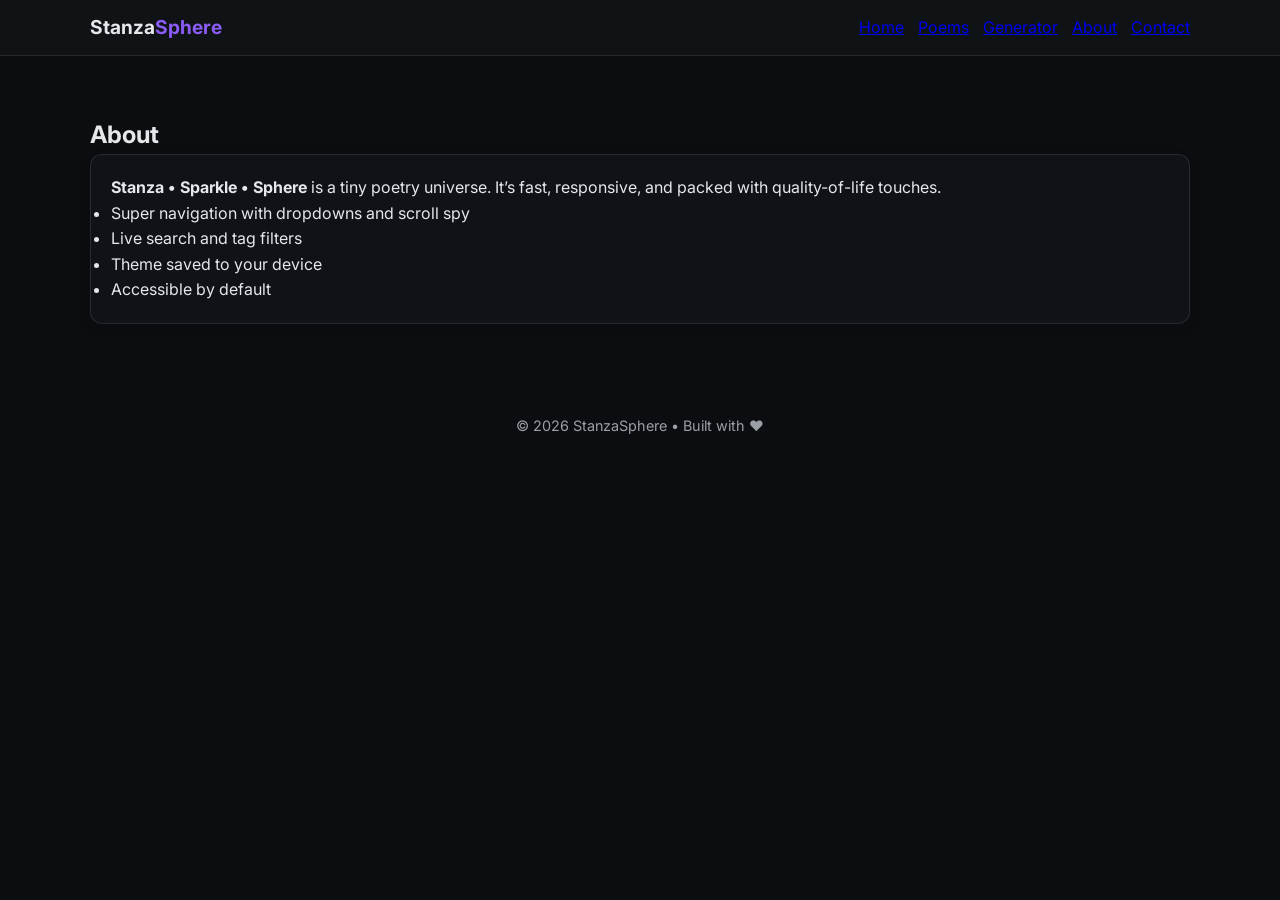
==== about.html @ d7ec7ea1 "Initial commit - Milestone 1 basic structure" ====
<!DOCTYPE html>
<html lang="en">
<head>
  <meta charset="UTF-8" />
  <meta name="viewport" content="width=device-width, initial-scale=1" />
  <title>StanzaSphere</title>
  <link rel="icon" href="assets/favicon.svg" type="image/svg+xml">
  <link href="https://fonts.googleapis.com/css2?family=Inter:wght@300;400;600;800&display=swap" rel="stylesheet">
  <link rel="stylesheet" href="styles.css" />
</head>
<body>
  <header class="header">
    <nav class="nav container">
      <a class="logo" href="home.html">Stanza<span>Sphere</span></a>
      <ul class="nav-links">
        <li><a href="home.html">Home</a></li>
        <li><a href="poems.html">Poems</a></li>
        <li><a href="generator.html">Generator</a></li>
        <li><a href="about.html">About</a></li>
        <li><a href="contact.html">Contact</a></li>
      </ul>
    </nav>
  </header>

  <section class="section" id="about">
    <div class="container">
      <h2 class="section-title">About</h2>
      <div class="card about">
        <p><strong>Stanza • Sparkle • Sphere</strong> is a tiny poetry universe. It’s fast, responsive, and packed with quality-of-life touches.</p>
        <ul class="ticks">
          <li>Super navigation with dropdowns and scroll spy</li>
          <li>Live search and tag filters</li>
          <li>Theme saved to your device</li>
          <li>Accessible by default</li>
        </ul>
      </div>
    </div>
  </section>

  <footer class="footer">
    <div class="container">
      <p>© <span id="year"></span> StanzaSphere • Built with ♥</p>
    </div>
  </footer>
  <script src="script.js"></script>
</body>
</html>
---- styles.css ----
/* =======================
   Base Styles & Theme
   ======================= */
   :root {
    --bg: #0b0d10;
    --panel: #111418cc;
    --text: #e5e7eb;
    --muted: #9aa0a6;
    --brand: #8b5cf6;
    --brand-2: #06b6d4;
  }
  
  :root.light {
    --bg: #f7f7fb;
    --panel: #ffffff;
    --text: #121417;
    --muted: #6b7280;
    --brand: #7c3aed;
    --brand-2: #0891b2;
  }
  
  * { box-sizing: border-box; margin: 0; padding: 0; }
  html { scroll-behavior: smooth; }
  body {
    font-family: Inter, system-ui, -apple-system, Segoe UI, Roboto, Helvetica, Arial;
    background: var(--bg);
    color: var(--text);
    line-height: 1.6;
  }
  
  /* =======================
     Layout
     ======================= */
  .container { width: min(1100px, 92vw); margin: 0 auto; }
  .section { padding: 60px 0; }
  .section.alt { background: rgba(255,255,255,0.04); }
  
  /* =======================
     Header & Nav
     ======================= */
  .header {
    position: sticky; top: 0; z-index: 50;
    background: var(--panel);
    border-bottom: 1px solid rgba(255,255,255,0.1);
  }
  .nav {
    display: flex; align-items: center; justify-content: space-between;
    padding: 12px 0;
  }
  .logo {
    font-weight: 700;
    text-decoration: none; 
    color: var(--text);
    font-size: 1.2rem;
  }
  .logo span { color: var(--brand); }
  .nav-links {
    display: flex; gap: 14px; list-style: none;
  }
  .nav-link {
    color: var(--text);
    text-decoration: none;
    padding: 6px 10px;
    border-radius: 8px;
  }
  .nav-link.active, .nav-link:hover {
    background: rgba(255,255,255,0.08);
  }
  
  /* =======================
     Buttons
     ======================= */
  .btn {
    padding: 8px 14px;
    border-radius: 8px;
    cursor: pointer;
    text-decoration: none;
    font-size: 0.95rem;
  }
  .btn.primary {
    background: linear-gradient(90deg,var(--brand),var(--brand-2));
    border: none;
    color: #fff;
  }
  .btn.ghost {
    border: 1px solid rgba(255,255,255,0.2);
    background: transparent;
    color: var(--text);
  }
  
  /* =======================
     Cards
     ======================= */
  .card {
    background: var(--panel);
    border: 1px solid rgba(255,255,255,.1);
    border-radius: 12px;
    padding: 20px;
    box-shadow: 0 4px 12px rgba(0,0,0,0.15);
  }
  
  /* =======================
     Poems Grid
     ======================= */
  .grid {
    display: grid;
    grid-template-columns: repeat(auto-fit, minmax(250px, 1fr));
    gap: 16px;
  }
  .tags {
    margin-bottom: 16px;
    display: flex; flex-wrap: wrap; gap: 8px;
  }
  .tag {
    padding: 6px 12px;
    border-radius: 14px;
    background: rgba(255,255,255,.08);
    cursor: pointer;
    font-size: .85rem;
  }
  .tag:hover { background: var(--brand); color: #fff; }
  
  /* =======================
     Generator Output
     ======================= */
  .controls { display: flex; flex-wrap: wrap; gap: 12px; margin-bottom: 14px; }
  label { display: flex; flex-direction: column; gap: 4px; font-size: 0.9rem; }
  select {
    padding: 6px 10px;
    border-radius: 6px;
    border: 1px solid rgba(255,255,255,0.2);
    background: var(--bg);
    color: var(--text);
  }
  .poem-output {
    min-height: 120px;
    padding: 14px;
    background: rgba(255,255,255,0.05);
    border: 1px dashed rgba(255,255,255,0.2);
    border-radius: 8px;
    font-family: monospace;
    white-space: pre-wrap;
  }
  
  /* =======================
     Footer
     ======================= */
  .footer {
    padding: 30px 0;
    text-align: center;
    color: var(--muted);
    font-size: .9rem;
  }
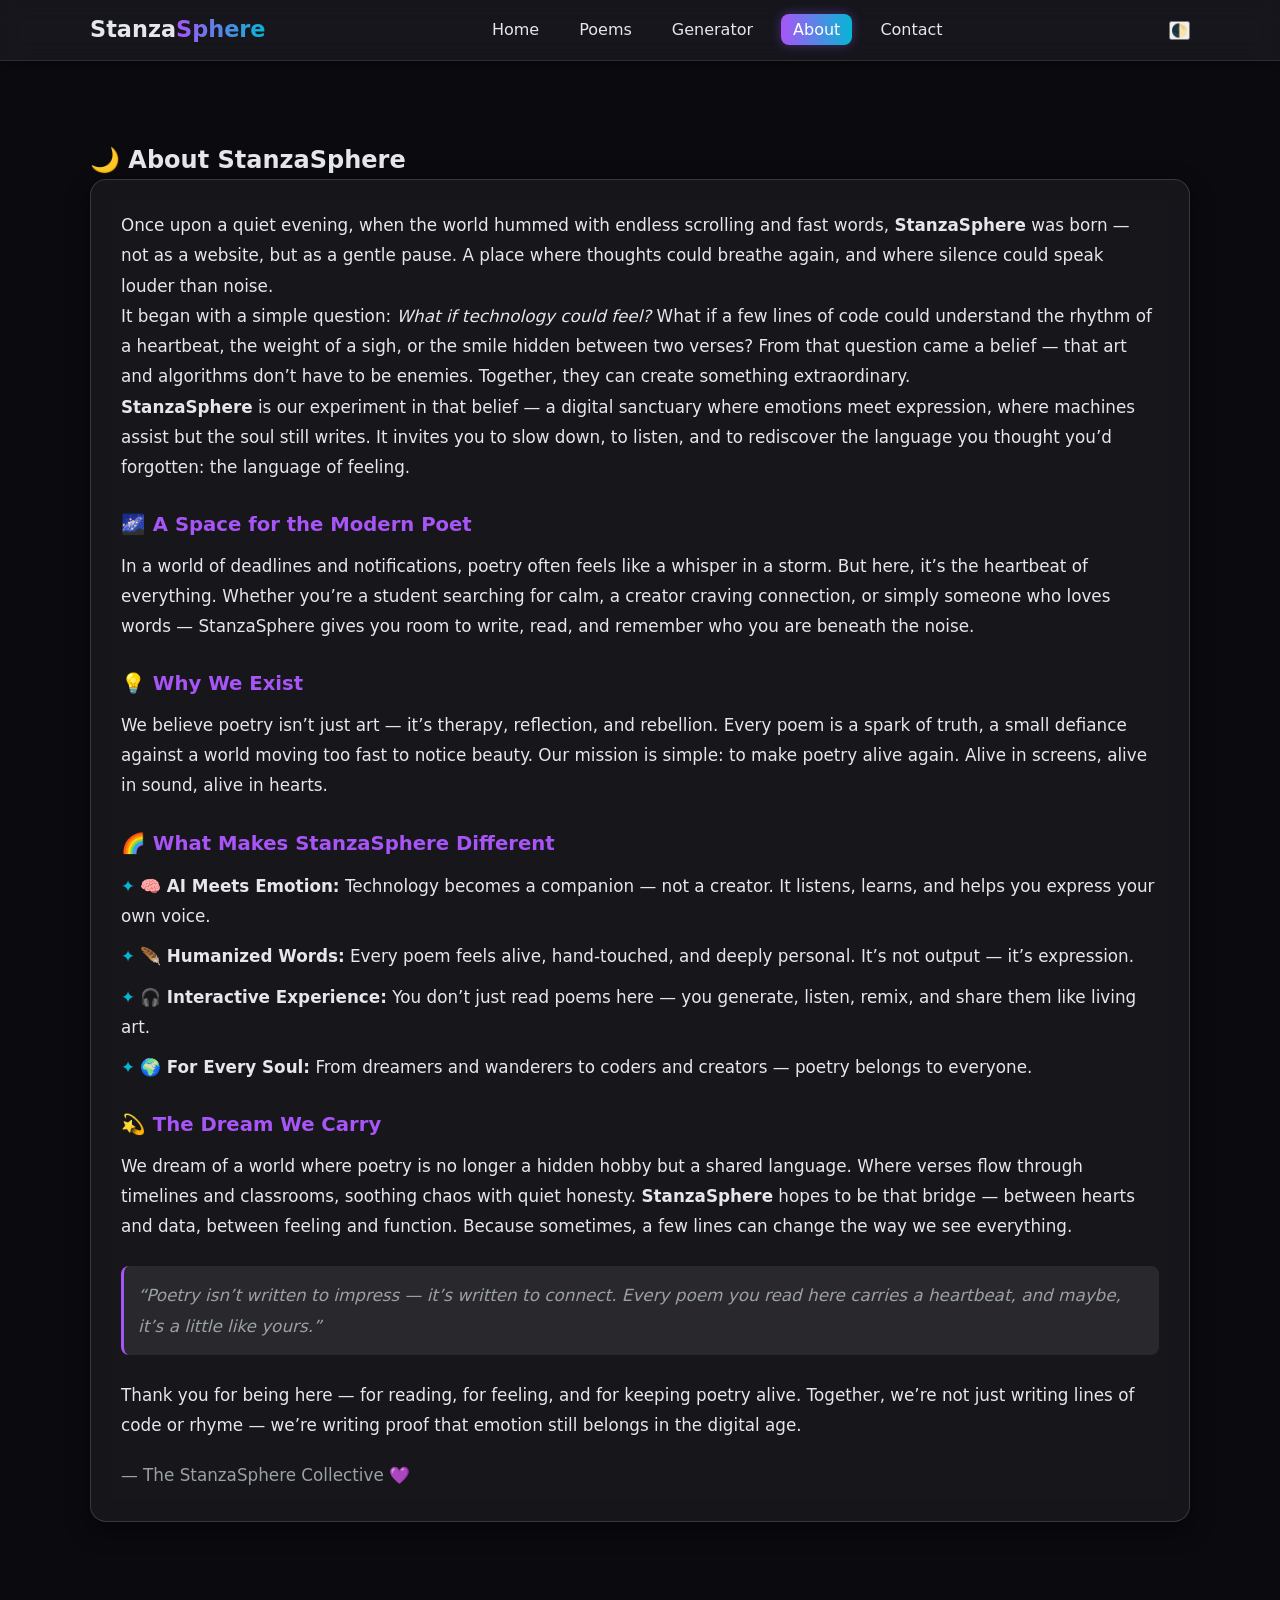
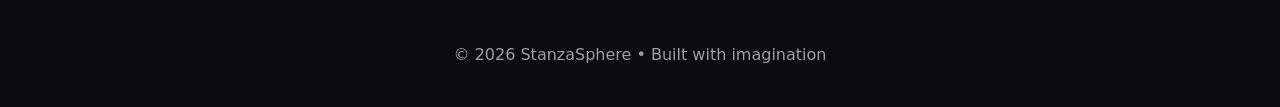
==== commit 2ab9d698: "Add all project files to milestone3 branch" ====
--- a/about.html
+++ b/about.html
@@ -3,45 +3,101 @@
 <head>
   <meta charset="UTF-8" />
   <meta name="viewport" content="width=device-width, initial-scale=1" />
-  <title>StanzaSphere</title>
-  <link rel="icon" href="assets/favicon.svg" type="image/svg+xml">
-  <link href="https://fonts.googleapis.com/css2?family=Inter:wght@300;400;600;800&display=swap" rel="stylesheet">
+  <title>StanzaSphere • About</title>
   <link rel="stylesheet" href="styles.css" />
+  <script defer src="script.js"></script>
 </head>
 <body>
   <header class="header">
     <nav class="nav container">
-      <a class="logo" href="home.html">Stanza<span>Sphere</span></a>
-      <ul class="nav-links">
+      <a class="logo" href="index.html">Stanza<span>Sphere</span></a>
+      <ul class="nav-links" id="navLinks">
         <li><a href="home.html">Home</a></li>
         <li><a href="poems.html">Poems</a></li>
         <li><a href="generator.html">Generator</a></li>
-        <li><a href="about.html">About</a></li>
+        <li><a class="nav-link active" href="about.html">About</a></li>
         <li><a href="contact.html">Contact</a></li>
       </ul>
+      <div class="nav-actions"><button id="themeToggle">🌓</button><button id="menuBtn" class="menu-btn">☰</button></div>
     </nav>
   </header>
 
   <section class="section" id="about">
     <div class="container">
-      <h2 class="section-title">About</h2>
+      <h2 class="section-title">🌙 About StanzaSphere</h2>
       <div class="card about">
-        <p><strong>Stanza • Sparkle • Sphere</strong> is a tiny poetry universe. It’s fast, responsive, and packed with quality-of-life touches.</p>
+        <p>
+          Once upon a quiet evening, when the world hummed with endless scrolling and fast words,  
+          <strong>StanzaSphere</strong> was born — not as a website, but as a gentle pause.  
+          A place where thoughts could breathe again, and where silence could speak louder than noise.
+        </p>
+      
+        <p>
+          It began with a simple question: <em>What if technology could feel?</em>  
+          What if a few lines of code could understand the rhythm of a heartbeat, the weight of a sigh,  
+          or the smile hidden between two verses?  
+          From that question came a belief — that art and algorithms don’t have to be enemies.  
+          Together, they can create something extraordinary.
+        </p>
+      
+        <p>
+          <strong>StanzaSphere</strong> is our experiment in that belief —  
+          a digital sanctuary where emotions meet expression, where machines assist but the soul still writes.  
+          It invites you to slow down, to listen, and to rediscover the language you thought you’d forgotten:  
+          the language of feeling.
+        </p>
+      
+        <h3 style="margin-top:25px;">🌌 A Space for the Modern Poet</h3>
+        <p>
+          In a world of deadlines and notifications, poetry often feels like a whisper in a storm.  
+          But here, it’s the heartbeat of everything.  
+          Whether you’re a student searching for calm, a creator craving connection, or simply someone who loves words —  
+          StanzaSphere gives you room to write, read, and remember who you are beneath the noise.
+        </p>
+      
+        <h3 style="margin-top:25px;">💡 Why We Exist</h3>
+        <p>
+          We believe poetry isn’t just art — it’s therapy, reflection, and rebellion.  
+          Every poem is a spark of truth, a small defiance against a world moving too fast to notice beauty.  
+          Our mission is simple: to make poetry alive again.  
+          Alive in screens, alive in sound, alive in hearts.
+        </p>
+      
+        <h3 style="margin-top:25px;">🌈 What Makes StanzaSphere Different</h3>
         <ul class="ticks">
-          <li>Super navigation with dropdowns and scroll spy</li>
-          <li>Live search and tag filters</li>
-          <li>Theme saved to your device</li>
-          <li>Accessible by default</li>
+          <li>🧠 <b>AI Meets Emotion:</b> Technology becomes a companion — not a creator. It listens, learns, and helps you express your own voice.</li>
+          <li>🪶 <b>Humanized Words:</b> Every poem feels alive, hand-touched, and deeply personal. It’s not output — it’s expression.</li>
+          <li>🎧 <b>Interactive Experience:</b> You don’t just read poems here — you generate, listen, remix, and share them like living art.</li>
+          <li>🌍 <b>For Every Soul:</b> From dreamers and wanderers to coders and creators — poetry belongs to everyone.</li>
         </ul>
+      
+        <h3 style="margin-top:25px;">💫 The Dream We Carry</h3>
+        <p>
+          We dream of a world where poetry is no longer a hidden hobby but a shared language.  
+          Where verses flow through timelines and classrooms, soothing chaos with quiet honesty.  
+          <strong>StanzaSphere</strong> hopes to be that bridge — between hearts and data, between feeling and function.  
+          Because sometimes, a few lines can change the way we see everything.
+        </p>
+      
+        <blockquote style="margin-top:25px;font-style:italic;color:var(--muted);border-left:3px solid var(--brand);padding-left:14px;">
+          “Poetry isn’t written to impress — it’s written to connect.  
+          Every poem you read here carries a heartbeat, and maybe, it’s a little like yours.”
+        </blockquote>
+      
+        <p style="margin-top:25px;">
+          Thank you for being here — for reading, for feeling, and for keeping poetry alive.  
+          Together, we’re not just writing lines of code or rhyme —  
+          we’re writing proof that emotion still belongs in the digital age.
+        </p>
+      
+        <p style="margin-top:20px;color:var(--muted);">
+          — The StanzaSphere Collective 💜
+        </p>
       </div>
+      
     </div>
   </section>
 
-  <footer class="footer">
-    <div class="container">
-      <p>© <span id="year"></span> StanzaSphere • Built with ♥</p>
-    </div>
-  </footer>
-  <script src="script.js"></script>
+  <footer class="footer"><div class="container"><p>© <span id="year"></span> StanzaSphere • Built with imagination</p></div></footer>
 </body>
 </html>
--- a/styles.css
+++ b/styles.css
@@ -1,154 +1,324 @@
-/* =======================
-   Base Styles & Theme
-   ======================= */
+/* ===============================
+   THEME VARIABLES
+   =============================== */
    :root {
-    --bg: #0b0d10;
-    --panel: #111418cc;
+    --bg: #0a0a0f;
+    --panel: rgba(25, 25, 32, 0.8);
     --text: #e5e7eb;
     --muted: #9aa0a6;
-    --brand: #8b5cf6;
+    --brand: #a855f7;
     --brand-2: #06b6d4;
-  }
-  
+    --glow: 0 0 12px rgba(139, 92, 246, 0.4);
+  }
   :root.light {
-    --bg: #f7f7fb;
-    --panel: #ffffff;
-    --text: #121417;
+    --bg: #fafafa;
+    --panel: rgba(255, 255, 255, 0.9);
+    --text: #111417;
     --muted: #6b7280;
     --brand: #7c3aed;
     --brand-2: #0891b2;
+    --glow: 0 0 10px rgba(124, 58, 237, 0.3);
   }
   
   * { box-sizing: border-box; margin: 0; padding: 0; }
   html { scroll-behavior: smooth; }
   body {
-    font-family: Inter, system-ui, -apple-system, Segoe UI, Roboto, Helvetica, Arial;
+    font-family: "Inter", system-ui, sans-serif;
     background: var(--bg);
     color: var(--text);
+    transition: background 0.5s, color 0.5s;
+    overflow-x: hidden;
     line-height: 1.6;
   }
-  
-  /* =======================
-     Layout
-     ======================= */
   .container { width: min(1100px, 92vw); margin: 0 auto; }
-  .section { padding: 60px 0; }
-  .section.alt { background: rgba(255,255,255,0.04); }
-  
-  /* =======================
-     Header & Nav
-     ======================= */
+  .section { padding: 80px 0; min-height: 60vh; }
+  .section.alt { background: rgba(255, 255, 255, 0.03); backdrop-filter: blur(8px); }
+  
+  /* ===============================
+     HEADER
+     =============================== */
   .header {
-    position: sticky; top: 0; z-index: 50;
+    position: sticky;
+    top: 0;
+    z-index: 999;
     background: var(--panel);
-    border-bottom: 1px solid rgba(255,255,255,0.1);
+    backdrop-filter: blur(12px);
+    border-bottom: 1px solid rgba(255, 255, 255, 0.1);
+    box-shadow: 0 2px 10px rgba(0, 0, 0, 0.3);
   }
   .nav {
-    display: flex; align-items: center; justify-content: space-between;
+    display: flex;
+    justify-content: space-between;
+    align-items: center;
     padding: 12px 0;
   }
   .logo {
+    text-decoration: none;
     font-weight: 700;
-    text-decoration: none; 
-    color: var(--text);
-    font-size: 1.2rem;
-  }
-  .logo span { color: var(--brand); }
-  .nav-links {
-    display: flex; gap: 14px; list-style: none;
-  }
-  .nav-link {
-    color: var(--text);
+    font-size: 1.4rem;
+    color: var(--text);
+  }
+  .logo span {
+    background: linear-gradient(90deg, var(--brand), var(--brand-2));
+    -webkit-background-clip: text;
+    color: transparent;
+  }
+  .nav-links { list-style: none; display: flex; gap: 16px; }
+  .nav-links a {
     text-decoration: none;
-    padding: 6px 10px;
+    color: var(--text);
+    padding: 6px 12px;
     border-radius: 8px;
-  }
-  .nav-link.active, .nav-link:hover {
-    background: rgba(255,255,255,0.08);
-  }
-  
-  /* =======================
-     Buttons
-     ======================= */
+    transition: 0.3s;
+  }
+  .nav-links a:hover,
+  .nav-link.active {
+    background: linear-gradient(90deg, var(--brand), var(--brand-2));
+    color: #fff;
+    box-shadow: var(--glow);
+  }
+  .menu-btn {
+    display: none;
+    background: none;
+    border: none;
+    font-size: 1.4rem;
+    color: var(--text);
+  }
+  @media (max-width: 760px) {
+    .menu-btn { display: block; }
+    .nav-links {
+      display: none;
+      position: absolute;
+      right: 10px;
+      top: 60px;
+      flex-direction: column;
+      background: var(--panel);
+      border-radius: 10px;
+      padding: 12px;
+    }
+    .nav-links.show { display: flex; }
+  }
+  
+  /* ===============================
+     HERO SECTION
+     =============================== */
+  .hero {
+    height: 90vh;
+    display: flex;
+    justify-content: center;
+    align-items: center;
+    text-align: center;
+    position: relative;
+    overflow: hidden;
+  }
+  .hero canvas {
+    position: absolute;
+    top: 0; left: 0;
+    width: 100%; height: 100%;
+    z-index: 0;
+  }
+  .hero-inner { position: relative; z-index: 1; }
+  .title {
+    font-size: 2.8rem;
+    font-weight: 800;
+    background: linear-gradient(90deg, var(--brand), var(--brand-2));
+    -webkit-background-clip: text;
+    color: transparent;
+    animation: glow 3s infinite alternate ease-in-out;
+  }
+  @keyframes glow {
+    from { text-shadow: 0 0 8px rgba(139, 92, 246, 0.5); }
+    to { text-shadow: 0 0 18px rgba(6, 182, 212, 0.8); }
+  }
+  .subtitle {
+    margin-top: 12px;
+    color: var(--muted);
+    font-size: 1.1rem;
+  }
+  .cta {
+    margin-top: 24px;
+    display: flex;
+    gap: 12px;
+    justify-content: center;
+    flex-wrap: wrap;
+  }
+  
+  /* ===============================
+     BUTTONS
+     =============================== */
   .btn {
-    padding: 8px 14px;
-    border-radius: 8px;
+    padding: 10px 18px;
+    border-radius: 10px;
+    text-decoration: none;
+    font-weight: 600;
     cursor: pointer;
-    text-decoration: none;
-    font-size: 0.95rem;
+    transition: all 0.3s ease;
+    display: inline-block;
   }
   .btn.primary {
-    background: linear-gradient(90deg,var(--brand),var(--brand-2));
+    background: linear-gradient(90deg, var(--brand), var(--brand-2));
+    color: #fff;
     border: none;
-    color: #fff;
-  }
+    box-shadow: var(--glow);
+  }
+  .btn.primary:hover { transform: translateY(-2px) scale(1.05); }
   .btn.ghost {
-    border: 1px solid rgba(255,255,255,0.2);
+    border: 1px solid rgba(255, 255, 255, 0.2);
     background: transparent;
     color: var(--text);
   }
-  
-  /* =======================
-     Cards
-     ======================= */
+  .btn.ghost:hover { background: rgba(255, 255, 255, 0.1); }
+  
+  /* ===============================
+     GRID / CARDS
+     =============================== */
+  .grid {
+    display: grid;
+    grid-template-columns: repeat(auto-fit, minmax(260px, 1fr));
+    gap: 22px;
+    margin-top: 28px;
+  }
   .card {
     background: var(--panel);
-    border: 1px solid rgba(255,255,255,.1);
-    border-radius: 12px;
-    padding: 20px;
-    box-shadow: 0 4px 12px rgba(0,0,0,0.15);
-  }
-  
-  /* =======================
-     Poems Grid
-     ======================= */
-  .grid {
-    display: grid;
-    grid-template-columns: repeat(auto-fit, minmax(250px, 1fr));
-    gap: 16px;
-  }
+    border: 1px solid rgba(255, 255, 255, 0.1);
+    border-radius: 14px;
+    padding: 22px;
+    backdrop-filter: blur(10px);
+    box-shadow: 0 6px 18px rgba(0, 0, 0, 0.25);
+    transition: transform 0.3s, box-shadow 0.3s;
+  }
+  .card:hover {
+    transform: translateY(-6px);
+    box-shadow: 0 10px 28px rgba(0, 0, 0, 0.35);
+  }
+  
+  /* ===============================
+     ABOUT / VERSE / COMMUNITY
+     =============================== */
+  .card.about {
+    background: rgba(255, 255, 255, 0.05);
+    border: 1px solid rgba(255, 255, 255, 0.15);
+    border-radius: 16px;
+    padding: 30px;
+    color: var(--text);
+    font-size: 1.05rem;
+    line-height: 1.8;
+    backdrop-filter: blur(12px);
+    box-shadow: 0 8px 24px rgba(0, 0, 0, 0.4);
+    animation: fadeSlide 1s ease;
+  }
+  .card.about h3 { color: var(--brand); margin-top: 20px; margin-bottom: 8px; }
+  .ticks li { list-style: none; margin: 10px 0; }
+  .ticks li::before { content: "✦ "; color: var(--brand-2); }
+  
+  blockquote {
+    background: rgba(255, 255, 255, 0.08);
+    border-left: 4px solid var(--brand);
+    padding: 14px 18px;
+    border-radius: 8px;
+    margin-top: 25px;
+    font-style: italic;
+    color: var(--muted);
+  }
+  @keyframes fadeSlide {
+    from { opacity: 0; transform: translateY(30px); }
+    to { opacity: 1; transform: translateY(0); }
+  }
+  
+  /* ===============================
+     TAGS / POEM LIBRARY
+     =============================== */
   .tags {
-    margin-bottom: 16px;
-    display: flex; flex-wrap: wrap; gap: 8px;
+    margin-bottom: 18px;
+    display: flex;
+    flex-wrap: wrap;
+    gap: 10px;
   }
   .tag {
-    padding: 6px 12px;
-    border-radius: 14px;
-    background: rgba(255,255,255,.08);
+    padding: 6px 14px;
+    border-radius: 20px;
+    background: rgba(255, 255, 255, 0.05);
     cursor: pointer;
-    font-size: .85rem;
-  }
-  .tag:hover { background: var(--brand); color: #fff; }
-  
-  /* =======================
-     Generator Output
-     ======================= */
-  .controls { display: flex; flex-wrap: wrap; gap: 12px; margin-bottom: 14px; }
-  label { display: flex; flex-direction: column; gap: 4px; font-size: 0.9rem; }
-  select {
-    padding: 6px 10px;
-    border-radius: 6px;
-    border: 1px solid rgba(255,255,255,0.2);
-    background: var(--bg);
-    color: var(--text);
+    font-size: 0.85rem;
+    transition: all 0.3s ease;
+  }
+  .tag:hover,
+  .tag.active {
+    background: linear-gradient(90deg, var(--brand), var(--brand-2));
+    color: #fff;
+    box-shadow: var(--glow);
   }
   .poem-output {
     min-height: 120px;
     padding: 14px;
-    background: rgba(255,255,255,0.05);
-    border: 1px dashed rgba(255,255,255,0.2);
+    border: 1px dashed rgba(255, 255, 255, 0.2);
     border-radius: 8px;
+    background: rgba(255, 255, 255, 0.05);
     font-family: monospace;
     white-space: pre-wrap;
-  }
-  
-  /* =======================
-     Footer
-     ======================= */
+    font-size: 1rem;
+  }
+  
+  /* ===============================
+     FORM (CONTACT PAGE)
+     =============================== */
+  .form label { display: block; margin-bottom: 12px; }
+  input, textarea, select {
+    width: 100%;
+    padding: 10px 12px;
+    margin-top: 4px;
+    border-radius: 8px;
+    border: 1px solid rgba(255, 255, 255, 0.2);
+    background: rgba(0, 0, 0, 0.2);
+    color: var(--text);
+    font-family: inherit;
+    font-size: 1rem;
+  }
+  input:focus, textarea:focus {
+    outline: none;
+    border-color: var(--brand);
+    box-shadow: 0 0 8px rgba(139, 92, 246, 0.6);
+  }
+  
+  /* ===============================
+     FOOTER
+     =============================== */
   .footer {
-    padding: 30px 0;
     text-align: center;
     color: var(--muted);
-    font-size: .9rem;
+    padding: 40px 0;
+    position: relative;
+  }
+  #topBtn {
+    margin-top: 15px;
+    opacity: 0.9;
+    transition: 0.3s;
+  }
+  #topBtn:hover {
+    transform: translateY(-2px);
+    background: linear-gradient(90deg, var(--brand), var(--brand-2));
+    color: #fff;
+  }
+  
+  /* ===============================
+     ANIMATIONS
+     =============================== */
+  .fade-in { opacity: 0; transform: translateY(30px); transition: all 1s ease; }
+  .fade-in.show { opacity: 1; transform: translateY(0); }
+  
+  @keyframes float {
+    0% { transform: translateY(0); }
+    50% { transform: translateY(-8px); }
+    100% { transform: translateY(0); }
+  }
+  
+  /* ===============================
+     RESPONSIVE TWEAKS
+     =============================== */
+  @media (max-width: 640px) {
+    .title { font-size: 2rem; }
+    .section { padding: 60px 0; }
+    .grid { gap: 16px; }
+    .card { padding: 18px; }
   }
   
